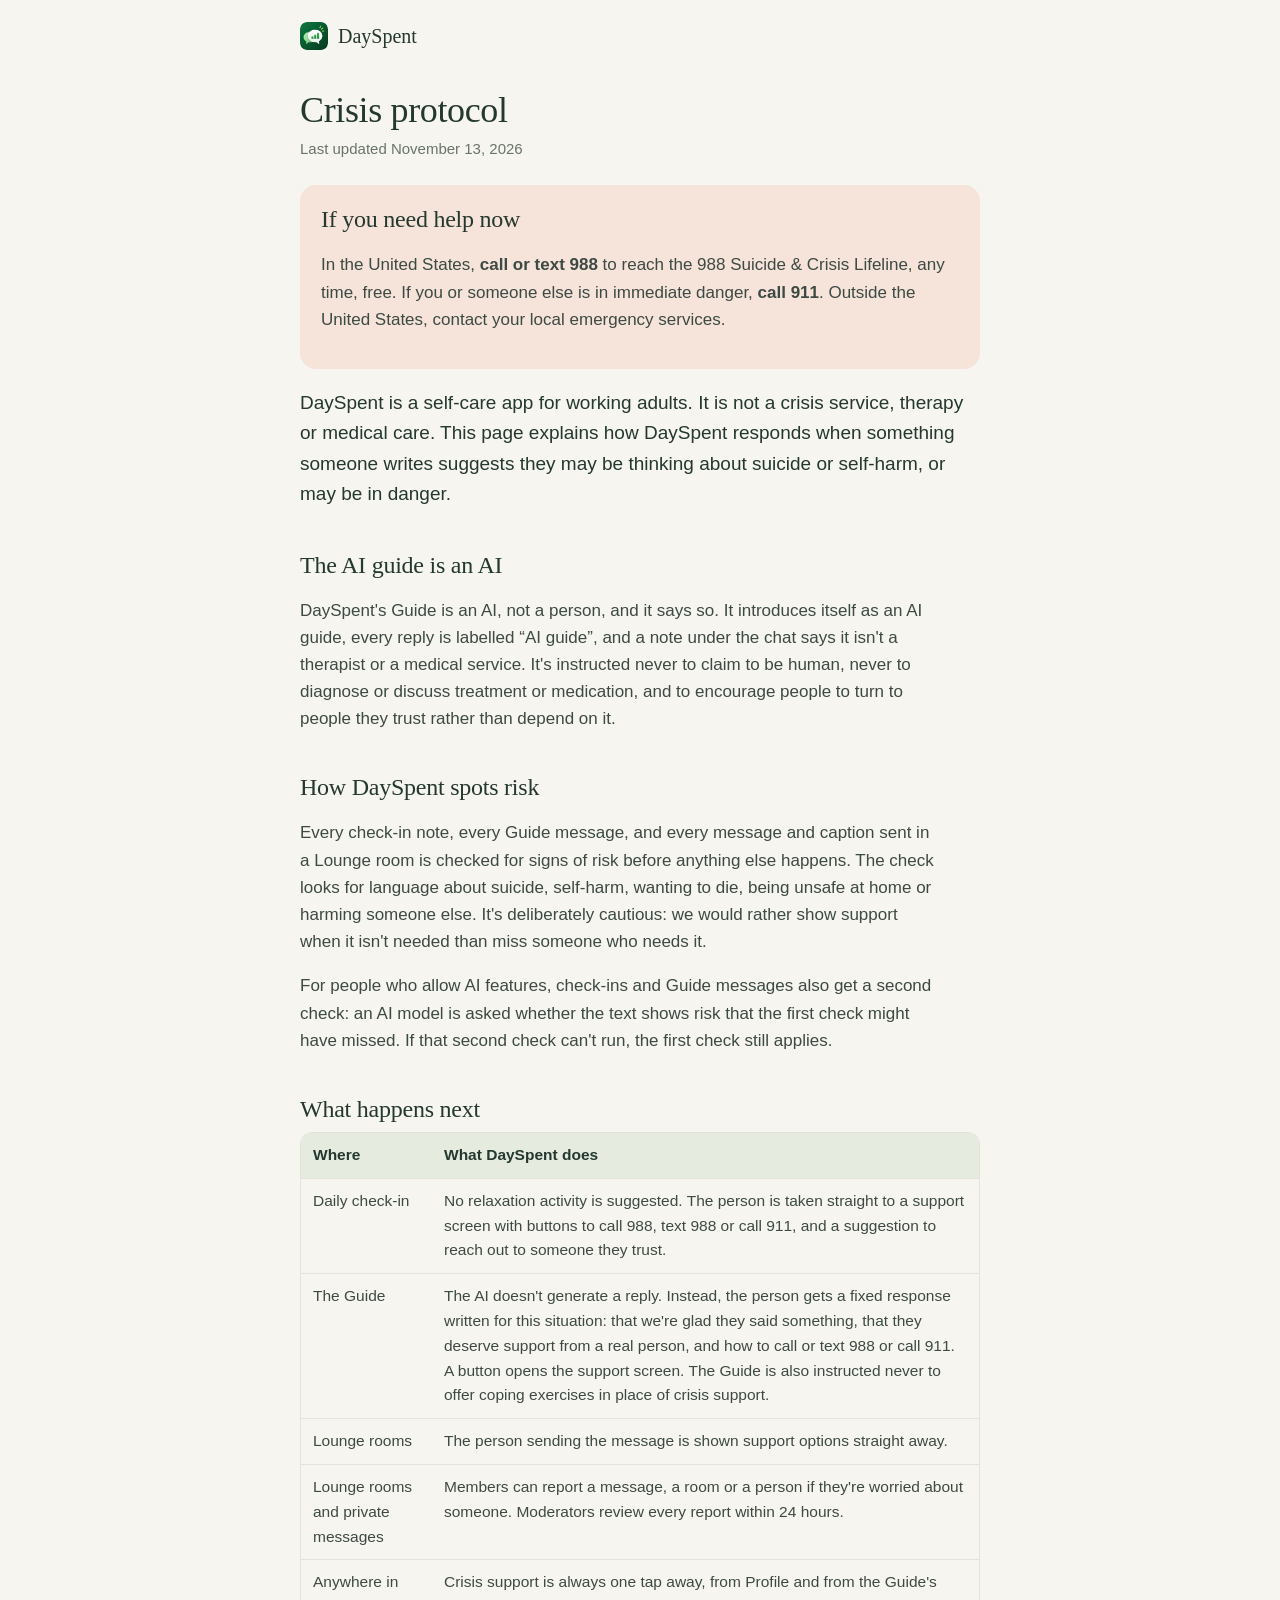
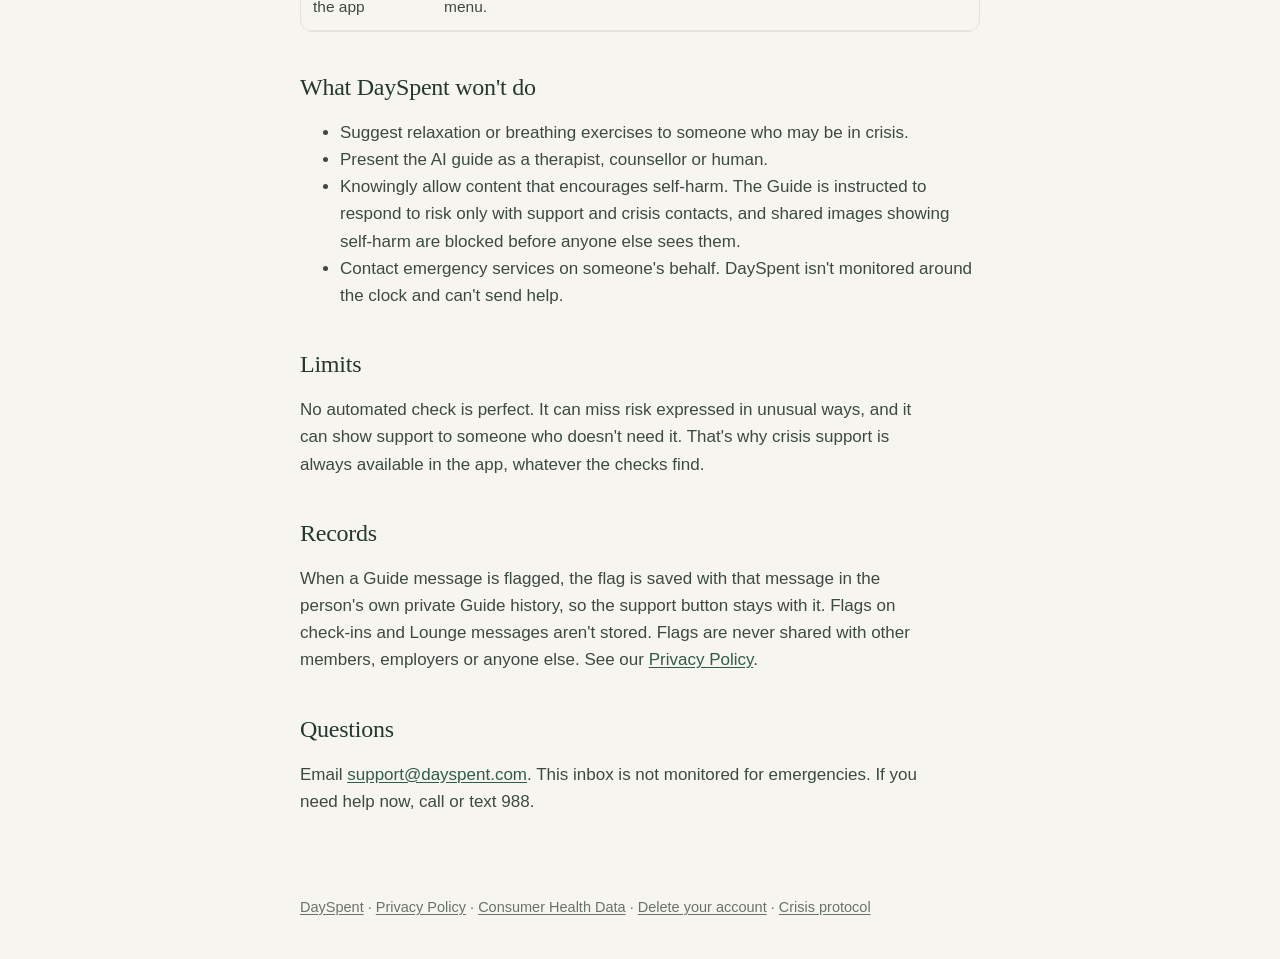
==== crisis-protocol.html @ ae2c8a64 "Publish the DaySpent policy pages Co-Authored-By: Claude Opus 5.5 <noreply@anthropic.com> Claude-Ses" ====
<!doctype html>
<html lang="en">
<head>
<meta charset="utf-8">
<meta name="viewport" content="width=device-width, initial-scale=1">
<title>Crisis protocol · DaySpent</title>
<meta name="description" content="How DaySpent responds when someone may be at risk of suicide or self-harm.">
<link rel="icon" href="favicon.png">
<link rel="stylesheet" href="style.css">
</head>
<body>
<header class="site"><img src="favicon.png" alt=""><a href="./">DaySpent</a></header>
<main>
<h1>Crisis protocol</h1>
<p class="updated">Last updated November 13, 2026</p>

<div class="card crisis">
<h2>If you need help now</h2>
<p>In the United States, <strong>call or text 988</strong> to reach the 988 Suicide &amp; Crisis Lifeline, any time, free. If you or someone else is in immediate danger, <strong>call 911</strong>. Outside the United States, contact your local emergency services.</p>
</div>

<p class="lead">DaySpent is a self-care app for working adults. It is not a crisis service, therapy or medical care. This page explains how DaySpent responds when something someone writes suggests they may be thinking about suicide or self-harm, or may be in danger.</p>

<h2>The AI guide is an AI</h2>
<p>DaySpent's Guide is an AI, not a person, and it says so. It introduces itself as an AI guide, every reply is labelled “AI guide”, and a note under the chat says it isn't a therapist or a medical service. It's instructed never to claim to be human, never to diagnose or discuss treatment or medication, and to encourage people to turn to people they trust rather than depend on it.</p>

<h2>How DaySpent spots risk</h2>
<p>Every check-in note, every Guide message, and every message and caption sent in a Lounge room is checked for signs of risk before anything else happens. The check looks for language about suicide, self-harm, wanting to die, being unsafe at home or harming someone else. It's deliberately cautious: we would rather show support when it isn't needed than miss someone who needs it.</p>
<p>For people who allow AI features, check-ins and Guide messages also get a second check: an AI model is asked whether the text shows risk that the first check might have missed. If that second check can't run, the first check still applies.</p>

<h2>What happens next</h2>
<div class="table-wrap"><table>
  <tr><th>Where</th><th>What DaySpent does</th></tr>
  <tr><td>Daily check-in</td><td>No relaxation activity is suggested. The person is taken straight to a support screen with buttons to call 988, text 988 or call 911, and a suggestion to reach out to someone they trust.</td></tr>
  <tr><td>The Guide</td><td>The AI doesn't generate a reply. Instead, the person gets a fixed response written for this situation: that we're glad they said something, that they deserve support from a real person, and how to call or text 988 or call 911. A button opens the support screen. The Guide is also instructed never to offer coping exercises in place of crisis support.</td></tr>
  <tr><td>Lounge rooms</td><td>The person sending the message is shown support options straight away.</td></tr>
  <tr><td>Lounge rooms and private messages</td><td>Members can report a message, a room or a person if they're worried about someone. Moderators review every report within 24 hours.</td></tr>
  <tr><td>Anywhere in the app</td><td>Crisis support is always one tap away, from Profile and from the Guide's menu.</td></tr>
</table></div>

<h2>What DaySpent won't do</h2>
<ul>
  <li>Suggest relaxation or breathing exercises to someone who may be in crisis.</li>
  <li>Present the AI guide as a therapist, counsellor or human.</li>
  <li>Knowingly allow content that encourages self-harm. The Guide is instructed to respond to risk only with support and crisis contacts, and shared images showing self-harm are blocked before anyone else sees them.</li>
  <li>Contact emergency services on someone's behalf. DaySpent isn't monitored around the clock and can't send help.</li>
</ul>

<h2>Limits</h2>
<p>No automated check is perfect. It can miss risk expressed in unusual ways, and it can show support to someone who doesn't need it. That's why crisis support is always available in the app, whatever the checks find.</p>

<h2>Records</h2>
<p>When a Guide message is flagged, the flag is saved with that message in the person's own private Guide history, so the support button stays with it. Flags on check-ins and Lounge messages aren't stored. Flags are never shared with other members, employers or anyone else. See our <a href="privacy.html">Privacy Policy</a>.</p>

<h2>Questions</h2>
<p>Email <a href="mailto:support@dayspent.com">support@dayspent.com</a>. This inbox is not monitored for emergencies. If you need help now, call or text 988.</p>
</main>
<footer><a href="./">DaySpent</a> · <a href="privacy.html">Privacy Policy</a> · <a href="health-data-privacy.html">Consumer Health Data</a> · <a href="delete-account.html">Delete your account</a> · <a href="crisis-protocol.html">Crisis protocol</a></footer>
</body>
</html>
---- style.css ----
:root {
  --bg: #F7F5EF; --surface: #FFFEFA; --primary: #315C49; --ink: #24382F;
  --text: #3C4A43; --muted: #68736C; --border: #E3E3D9; --sage: #E5EBDF; --warn: #F6E3DA;
}
@media (prefers-color-scheme: dark) {
  :root {
    --bg: #0F1512; --surface: #18201C; --primary: #7DC29C; --ink: #EEF2EC;
    --text: #CDD5CE; --muted: #A1ACA4; --border: #2B3631; --sage: #20302A; --warn: #3A2A24;
  }
}
* { box-sizing: border-box; }
html { -webkit-text-size-adjust: 100%; }
body {
  margin: 0; background: var(--bg); color: var(--text);
  font: 17px/1.6 Inter, -apple-system, BlinkMacSystemFont, "Segoe UI", Roboto, sans-serif;
}
main { max-width: 720px; margin: 0 auto; padding: 32px 20px 64px; }
header.site { max-width: 720px; margin: 0 auto; padding: 22px 20px 0; display: flex; align-items: center; gap: 10px; }
header.site a { color: var(--ink); text-decoration: none; font: 500 20px Lora, Georgia, serif; }
header.site img { width: 28px; height: 28px; border-radius: 7px; }
h1, h2, h3 { font-family: Lora, Georgia, "Times New Roman", serif; color: var(--ink); font-weight: 500; letter-spacing: -0.01em; }
h1 { font-size: 36px; line-height: 1.15; margin: 8px 0 6px; }
h2 { font-size: 24px; line-height: 1.25; margin: 40px 0 8px; }
h3 { font-size: 19px; margin: 24px 0 4px; }
p, li { max-width: 68ch; }
a { color: var(--primary); text-underline-offset: 2px; }
.updated { color: var(--muted); font-size: 15px; margin: 0 0 24px; }
.lead { font-size: 19px; color: var(--ink); }
.card { background: var(--surface); border: 1px solid var(--border); border-radius: 16px; padding: 18px 20px; margin: 18px 0; }
.card.crisis { background: var(--warn); border-color: transparent; }
.card h2, .card h3 { margin-top: 0; }
table { width: 100%; border-collapse: collapse; margin: 14px 0; font-size: 15.5px; }
th, td { text-align: left; vertical-align: top; padding: 10px 12px; border-bottom: 1px solid var(--border); }
th { color: var(--ink); font-weight: 600; background: var(--sage); }
.table-wrap { overflow-x: auto; border: 1px solid var(--border); border-radius: 12px; }
.table-wrap table { margin: 0; }
ol.steps li { margin-bottom: 8px; }
nav.pages { display: grid; gap: 12px; margin-top: 24px; }
nav.pages a { display: block; background: var(--surface); border: 1px solid var(--border); border-radius: 16px; padding: 16px 18px; text-decoration: none; color: var(--text); }
nav.pages a strong { display: block; font: 500 19px Lora, Georgia, serif; color: var(--ink); }
footer { max-width: 720px; margin: 0 auto; padding: 0 20px 40px; color: var(--muted); font-size: 14.5px; }
footer a { color: var(--muted); }
.todo { background: #FFE9A8; color: #3B2F00; padding: 0 4px; border-radius: 4px; }
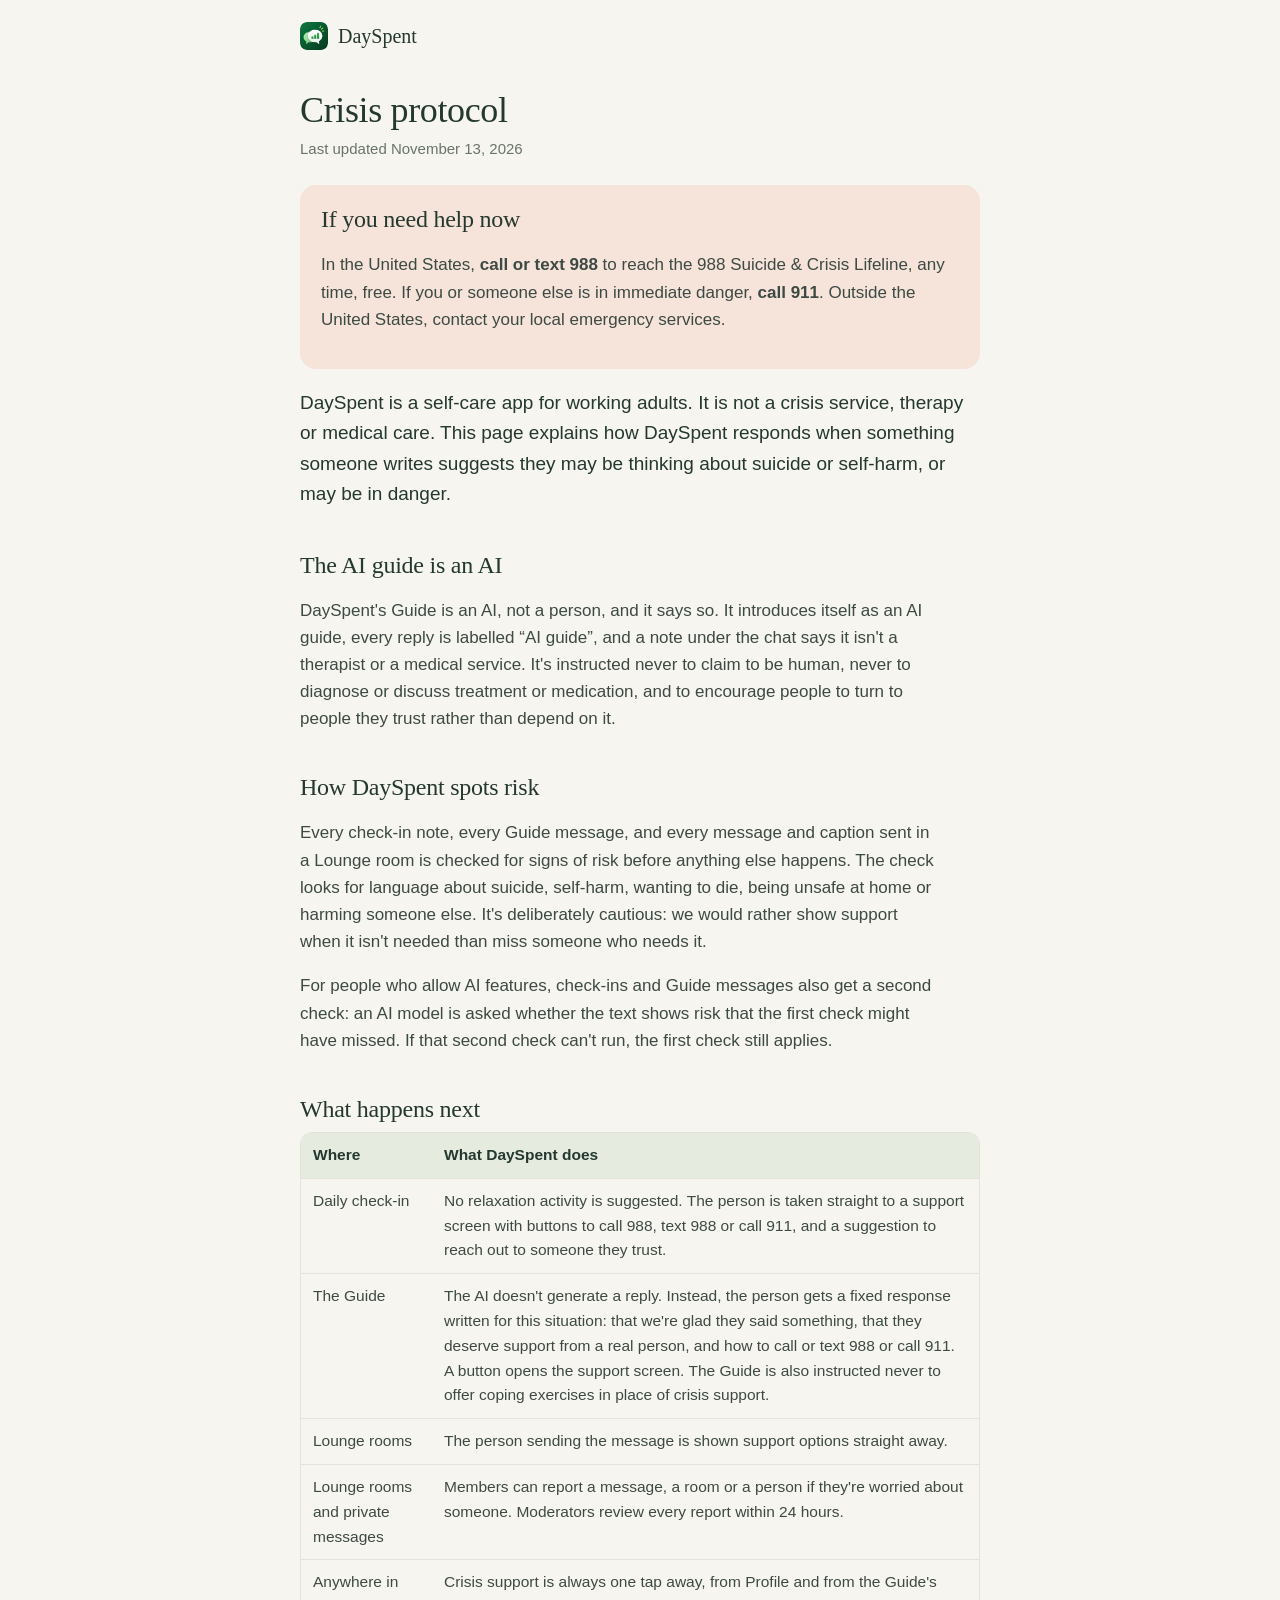
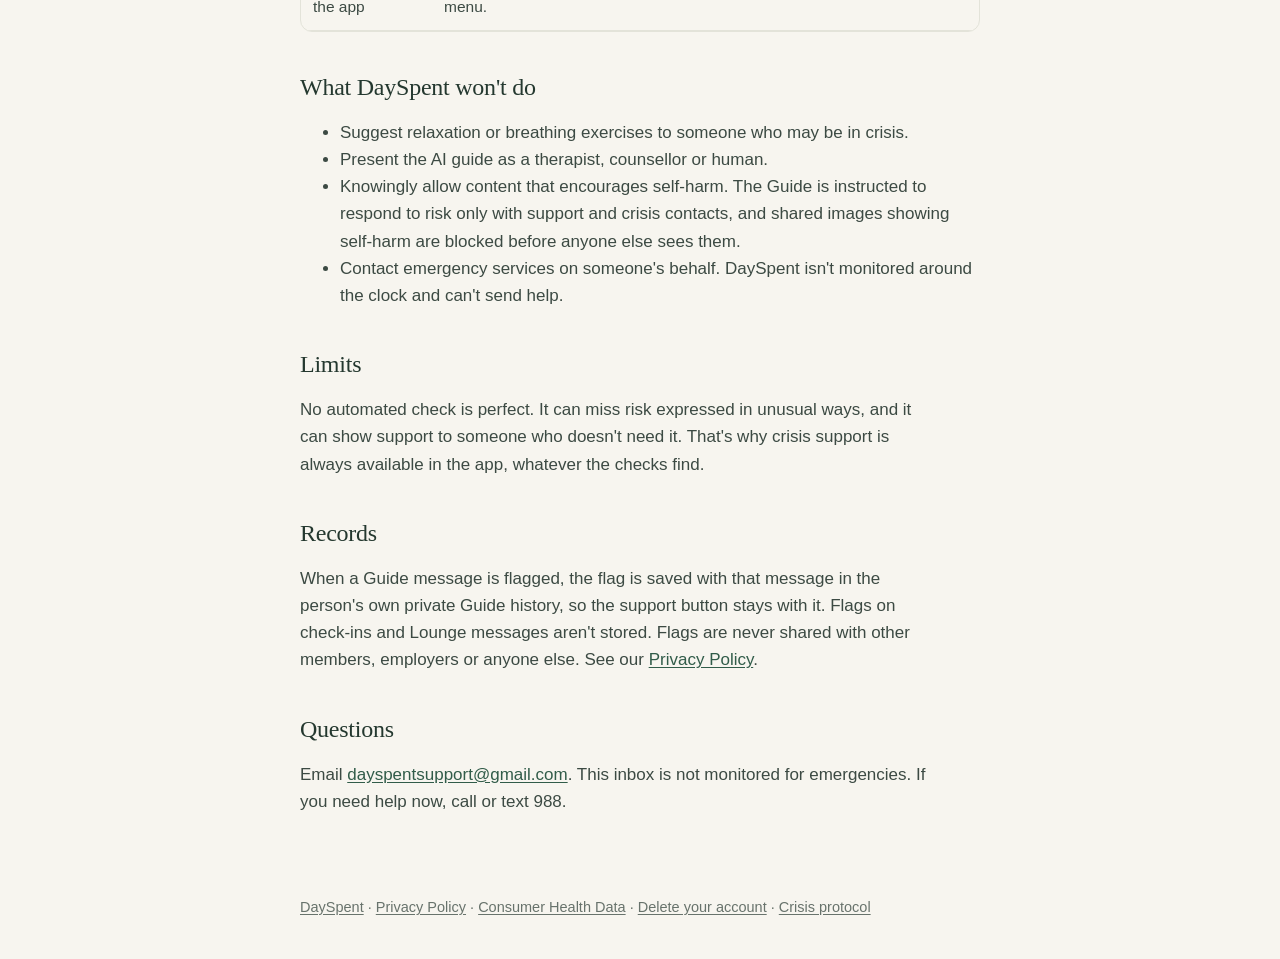
==== commit 5a9614a5: "Use dayspentsupport@gmail.com as the support address Co-Authored-By: Claude Opus 5.5 <noreply@anthro" ====
--- a/crisis-protocol.html
+++ b/crisis-protocol.html
@@ -53,7 +53,7 @@
 <p>When a Guide message is flagged, the flag is saved with that message in the person's own private Guide history, so the support button stays with it. Flags on check-ins and Lounge messages aren't stored. Flags are never shared with other members, employers or anyone else. See our <a href="privacy.html">Privacy Policy</a>.</p>
 
 <h2>Questions</h2>
-<p>Email <a href="mailto:support@dayspent.com">support@dayspent.com</a>. This inbox is not monitored for emergencies. If you need help now, call or text 988.</p>
+<p>Email <a href="mailto:dayspentsupport@gmail.com">dayspentsupport@gmail.com</a>. This inbox is not monitored for emergencies. If you need help now, call or text 988.</p>
 </main>
 <footer><a href="./">DaySpent</a> · <a href="privacy.html">Privacy Policy</a> · <a href="health-data-privacy.html">Consumer Health Data</a> · <a href="delete-account.html">Delete your account</a> · <a href="crisis-protocol.html">Crisis protocol</a></footer>
 </body>
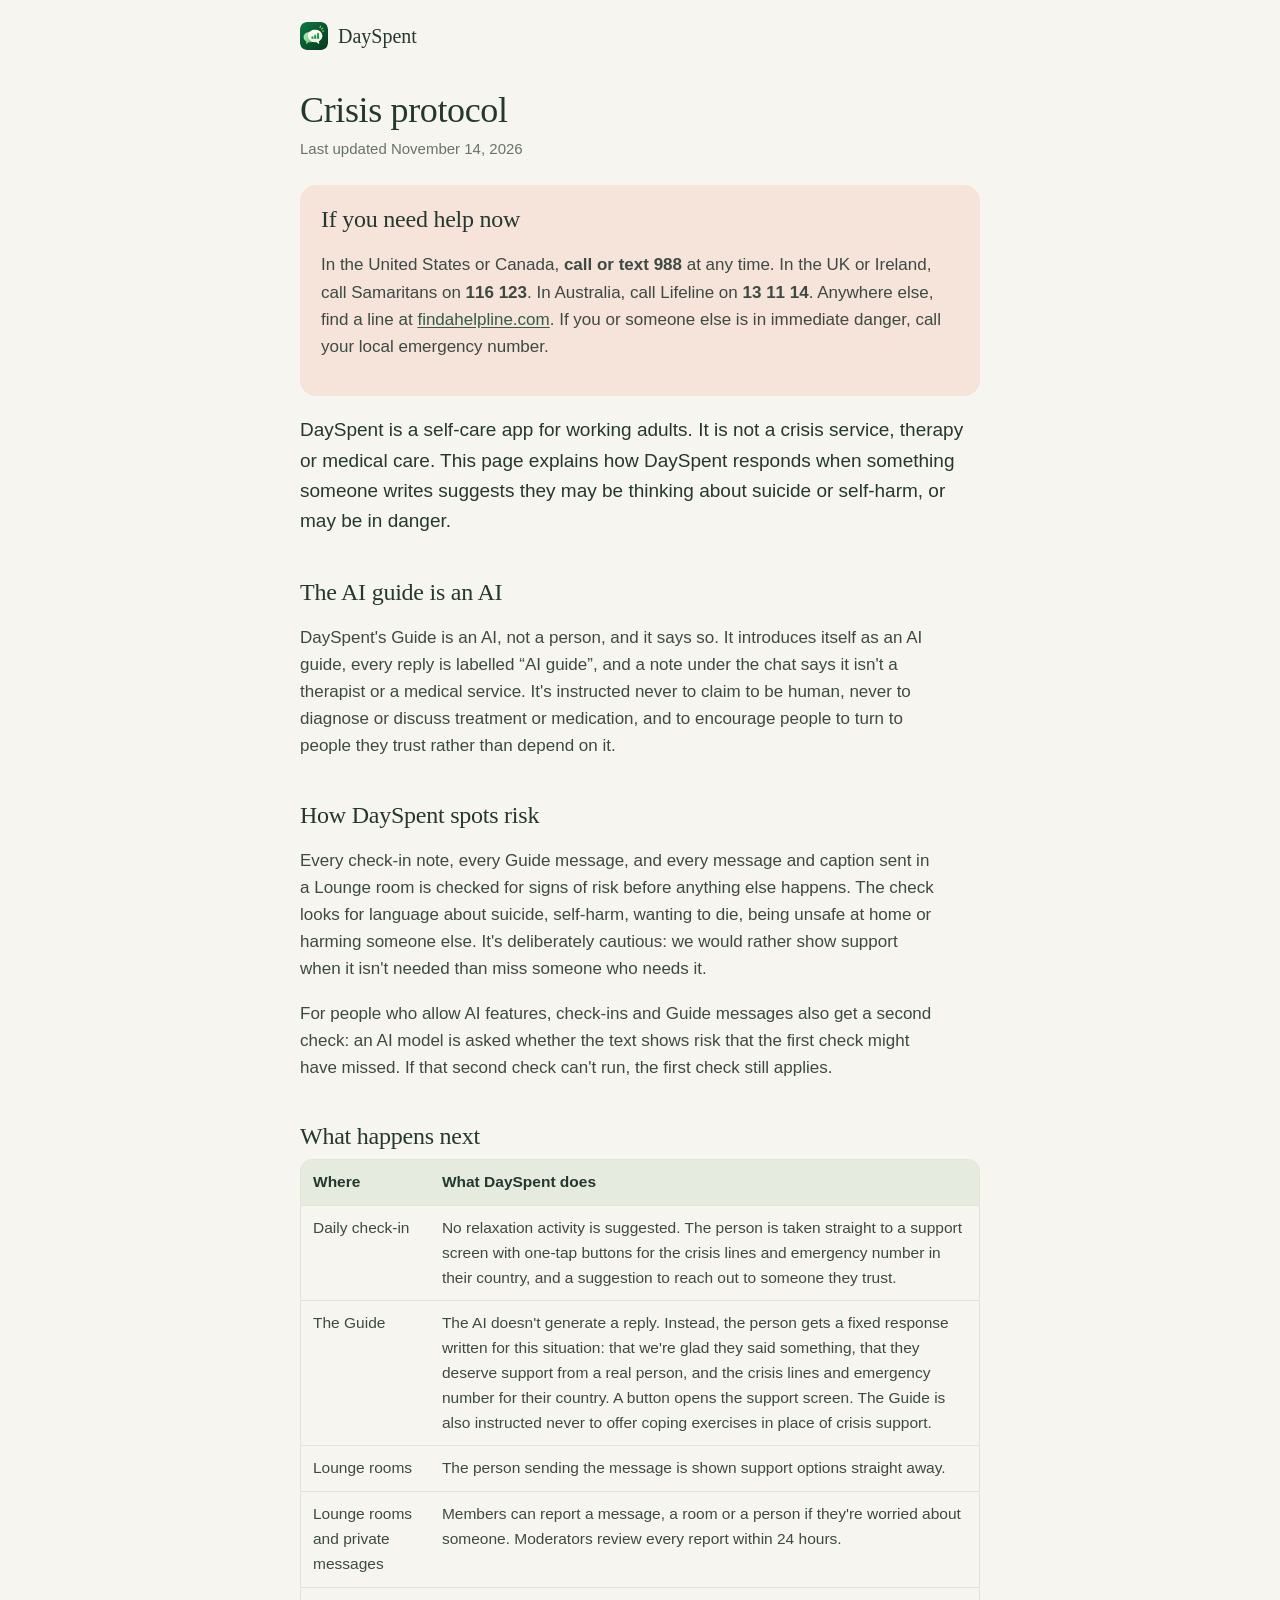
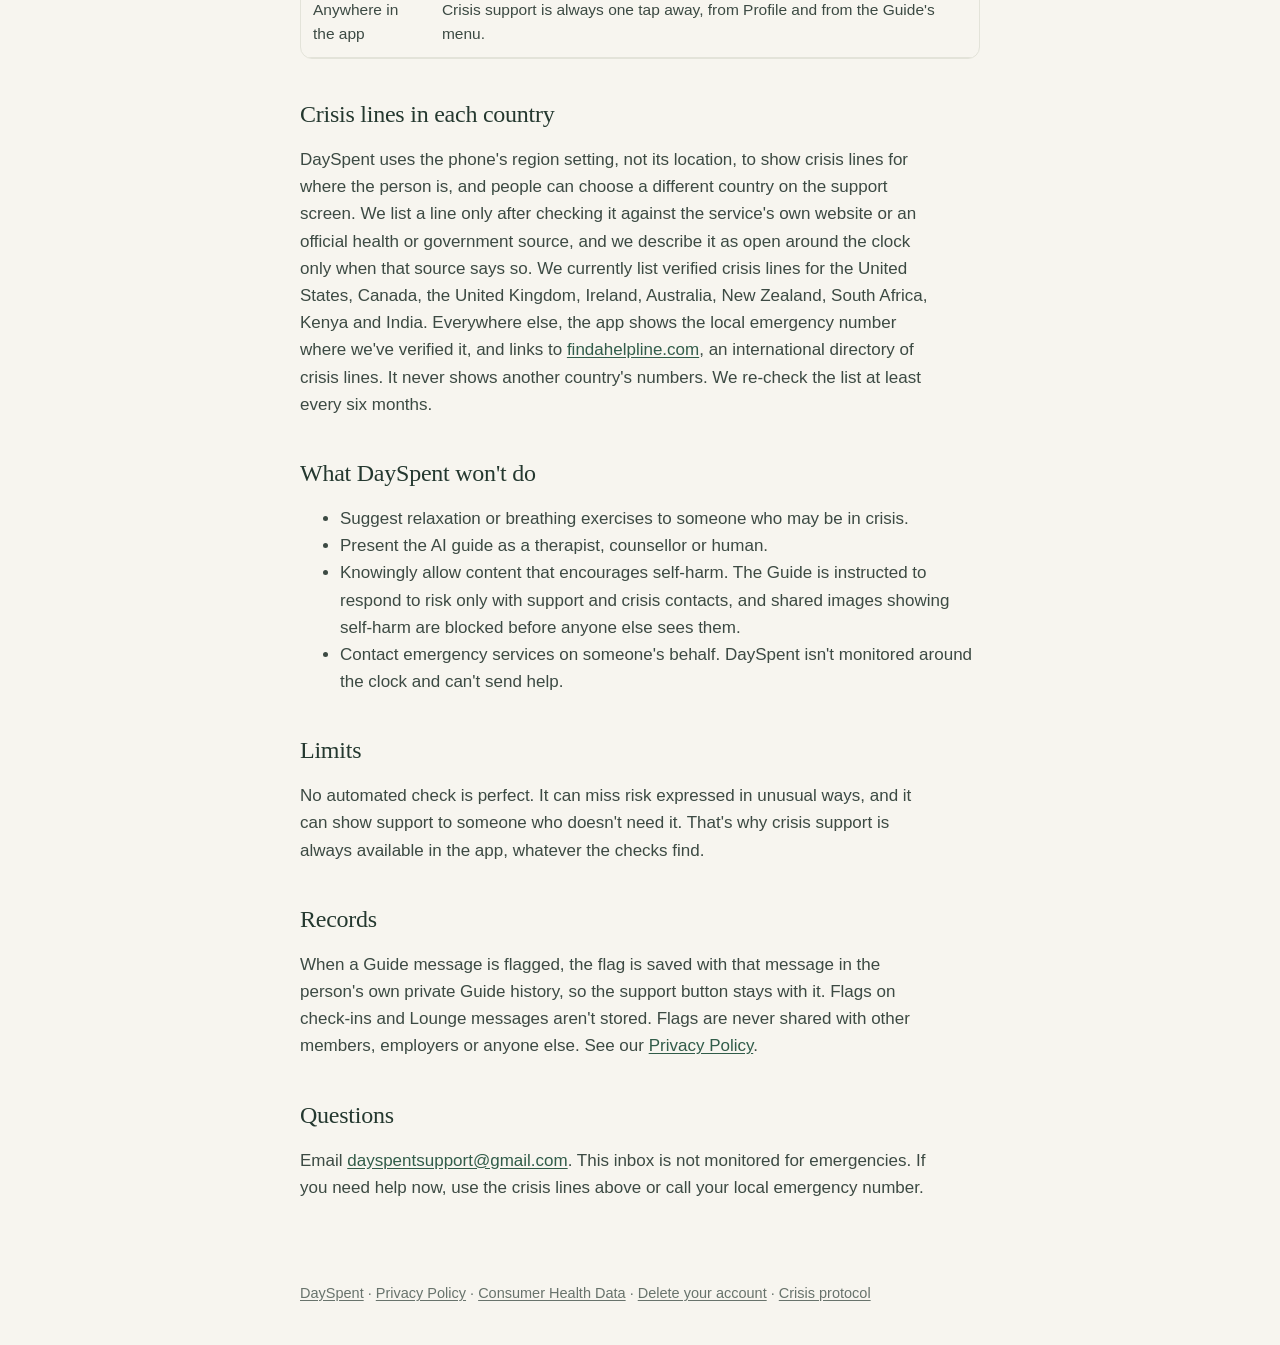
==== commit 6ad423e7: "Crisis lines by country in the crisis protocol and privacy policy Co-Authored-By: Claude Opus 5.5 <n" ====
--- a/crisis-protocol.html
+++ b/crisis-protocol.html
@@ -12,11 +12,11 @@
 <header class="site"><img src="favicon.png" alt=""><a href="./">DaySpent</a></header>
 <main>
 <h1>Crisis protocol</h1>
-<p class="updated">Last updated November 13, 2026</p>
+<p class="updated">Last updated November 14, 2026</p>
 
 <div class="card crisis">
 <h2>If you need help now</h2>
-<p>In the United States, <strong>call or text 988</strong> to reach the 988 Suicide &amp; Crisis Lifeline, any time, free. If you or someone else is in immediate danger, <strong>call 911</strong>. Outside the United States, contact your local emergency services.</p>
+<p>In the United States or Canada, <strong>call or text 988</strong> at any time. In the UK or Ireland, call Samaritans on <strong>116 123</strong>. In Australia, call Lifeline on <strong>13 11 14</strong>. Anywhere else, find a line at <a href="https://findahelpline.com">findahelpline.com</a>. If you or someone else is in immediate danger, call your local emergency number.</p>
 </div>
 
 <p class="lead">DaySpent is a self-care app for working adults. It is not a crisis service, therapy or medical care. This page explains how DaySpent responds when something someone writes suggests they may be thinking about suicide or self-harm, or may be in danger.</p>
@@ -31,12 +31,15 @@
 <h2>What happens next</h2>
 <div class="table-wrap"><table>
   <tr><th>Where</th><th>What DaySpent does</th></tr>
-  <tr><td>Daily check-in</td><td>No relaxation activity is suggested. The person is taken straight to a support screen with buttons to call 988, text 988 or call 911, and a suggestion to reach out to someone they trust.</td></tr>
-  <tr><td>The Guide</td><td>The AI doesn't generate a reply. Instead, the person gets a fixed response written for this situation: that we're glad they said something, that they deserve support from a real person, and how to call or text 988 or call 911. A button opens the support screen. The Guide is also instructed never to offer coping exercises in place of crisis support.</td></tr>
+  <tr><td>Daily check-in</td><td>No relaxation activity is suggested. The person is taken straight to a support screen with one-tap buttons for the crisis lines and emergency number in their country, and a suggestion to reach out to someone they trust.</td></tr>
+  <tr><td>The Guide</td><td>The AI doesn't generate a reply. Instead, the person gets a fixed response written for this situation: that we're glad they said something, that they deserve support from a real person, and the crisis lines and emergency number for their country. A button opens the support screen. The Guide is also instructed never to offer coping exercises in place of crisis support.</td></tr>
   <tr><td>Lounge rooms</td><td>The person sending the message is shown support options straight away.</td></tr>
   <tr><td>Lounge rooms and private messages</td><td>Members can report a message, a room or a person if they're worried about someone. Moderators review every report within 24 hours.</td></tr>
   <tr><td>Anywhere in the app</td><td>Crisis support is always one tap away, from Profile and from the Guide's menu.</td></tr>
 </table></div>
+
+<h2>Crisis lines in each country</h2>
+<p>DaySpent uses the phone's region setting, not its location, to show crisis lines for where the person is, and people can choose a different country on the support screen. We list a line only after checking it against the service's own website or an official health or government source, and we describe it as open around the clock only when that source says so. We currently list verified crisis lines for the United States, Canada, the United Kingdom, Ireland, Australia, New Zealand, South Africa, Kenya and India. Everywhere else, the app shows the local emergency number where we've verified it, and links to <a href="https://findahelpline.com">findahelpline.com</a>, an international directory of crisis lines. It never shows another country's numbers. We re-check the list at least every six months.</p>
 
 <h2>What DaySpent won't do</h2>
 <ul>
@@ -53,7 +56,7 @@
 <p>When a Guide message is flagged, the flag is saved with that message in the person's own private Guide history, so the support button stays with it. Flags on check-ins and Lounge messages aren't stored. Flags are never shared with other members, employers or anyone else. See our <a href="privacy.html">Privacy Policy</a>.</p>
 
 <h2>Questions</h2>
-<p>Email <a href="mailto:dayspentsupport@gmail.com">dayspentsupport@gmail.com</a>. This inbox is not monitored for emergencies. If you need help now, call or text 988.</p>
+<p>Email <a href="mailto:dayspentsupport@gmail.com">dayspentsupport@gmail.com</a>. This inbox is not monitored for emergencies. If you need help now, use the crisis lines above or call your local emergency number.</p>
 </main>
 <footer><a href="./">DaySpent</a> · <a href="privacy.html">Privacy Policy</a> · <a href="health-data-privacy.html">Consumer Health Data</a> · <a href="delete-account.html">Delete your account</a> · <a href="crisis-protocol.html">Crisis protocol</a></footer>
 </body>
